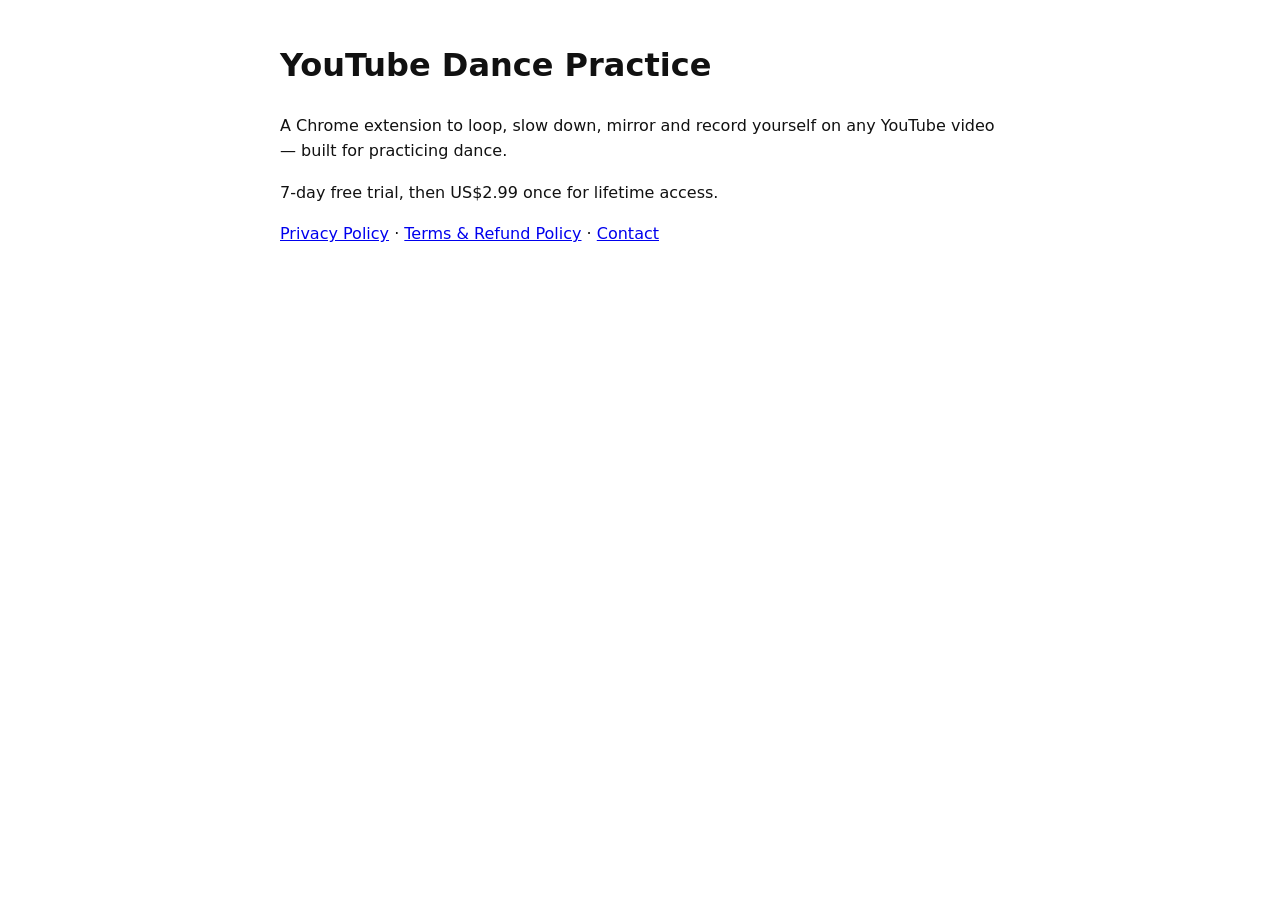
==== index.html @ d2c21db5 "Legal pages for YouTube Dance Practice" ====
<!doctype html>
<html lang="en"><head><meta charset="utf-8"><meta name="viewport" content="width=device-width,initial-scale=1">
<title>YouTube Dance Practice</title>
<style>body{font-family:system-ui,sans-serif;max-width:720px;margin:40px auto;padding:0 16px;line-height:1.6;color:#111}</style>
</head><body>
<h1>YouTube Dance Practice</h1>
<p>A Chrome extension to loop, slow down, mirror and record yourself on any YouTube video — built for practicing dance.</p>
<p>7-day free trial, then US$2.99 once for lifetime access.</p>
<p><a href="privacy.html">Privacy Policy</a> · <a href="terms.html">Terms & Refund Policy</a> · <a href="mailto:amztb12602@gmail.com">Contact</a></p>
</body></html>
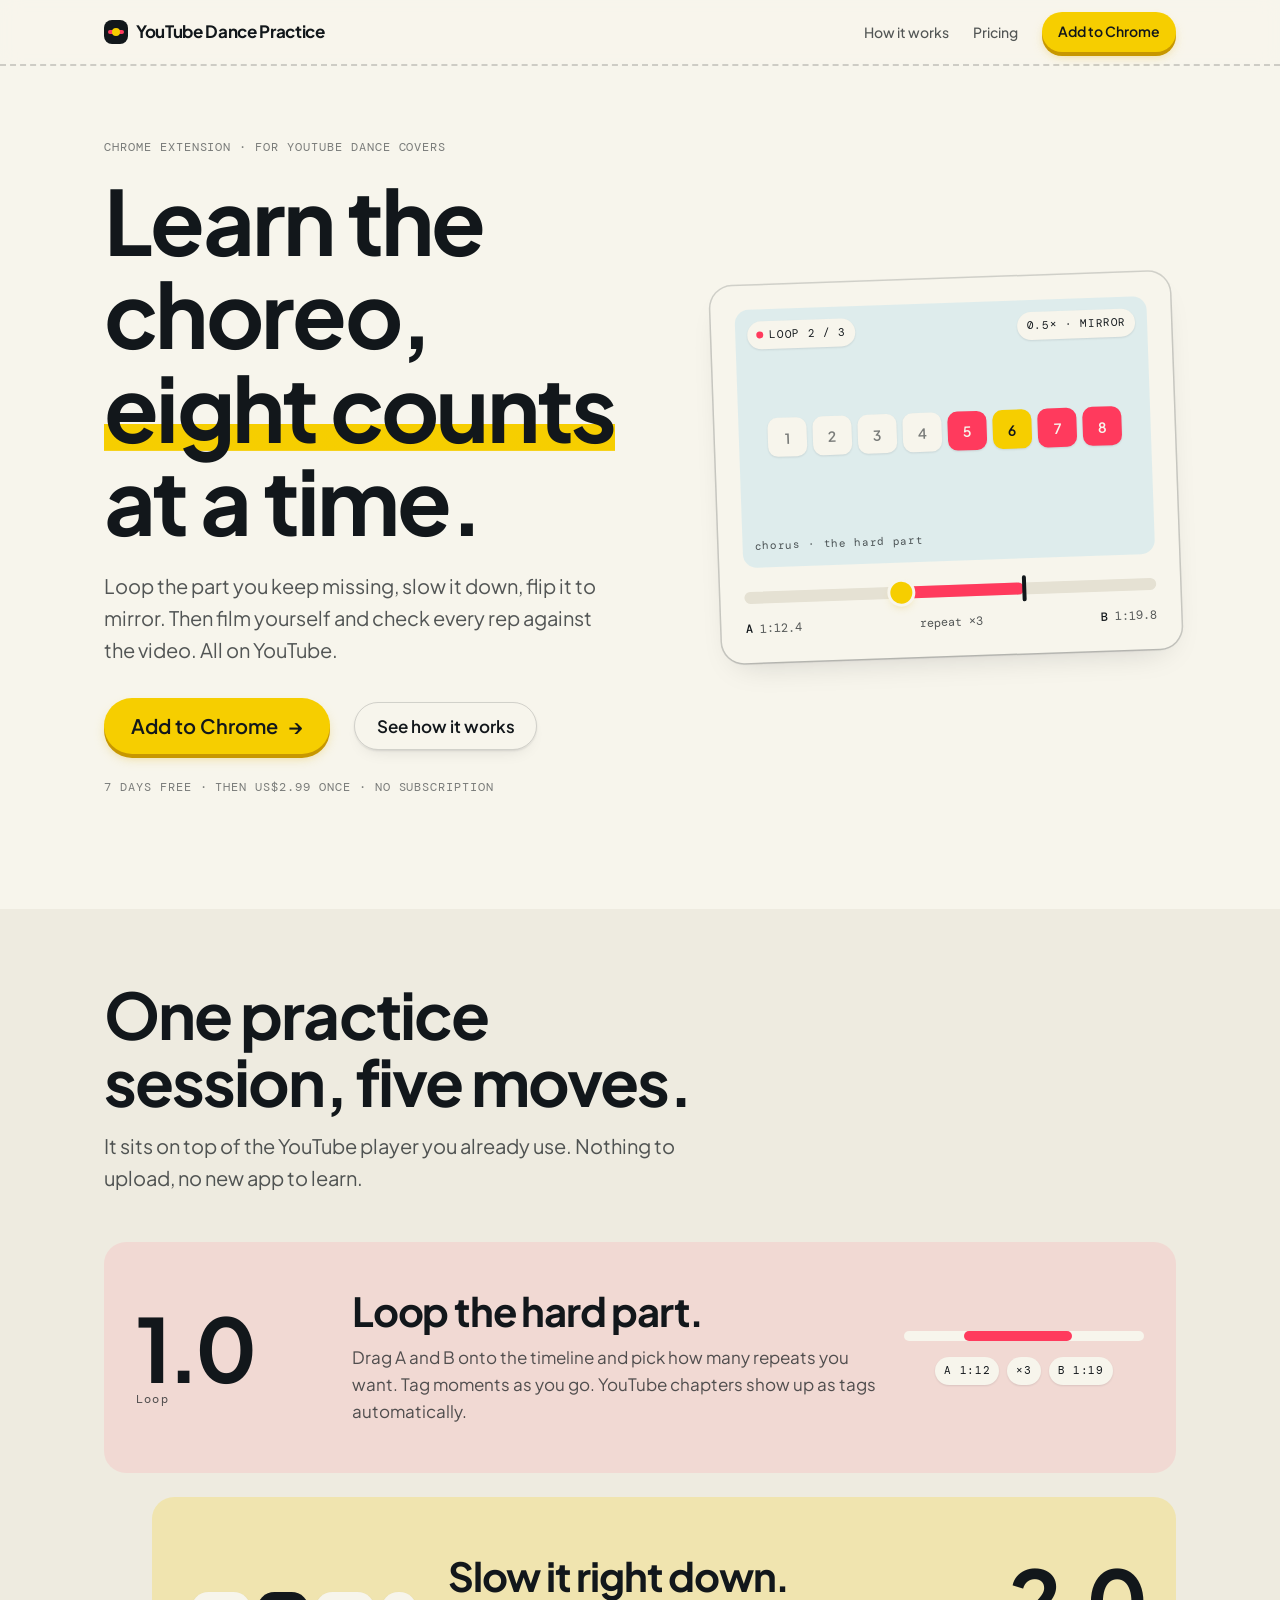
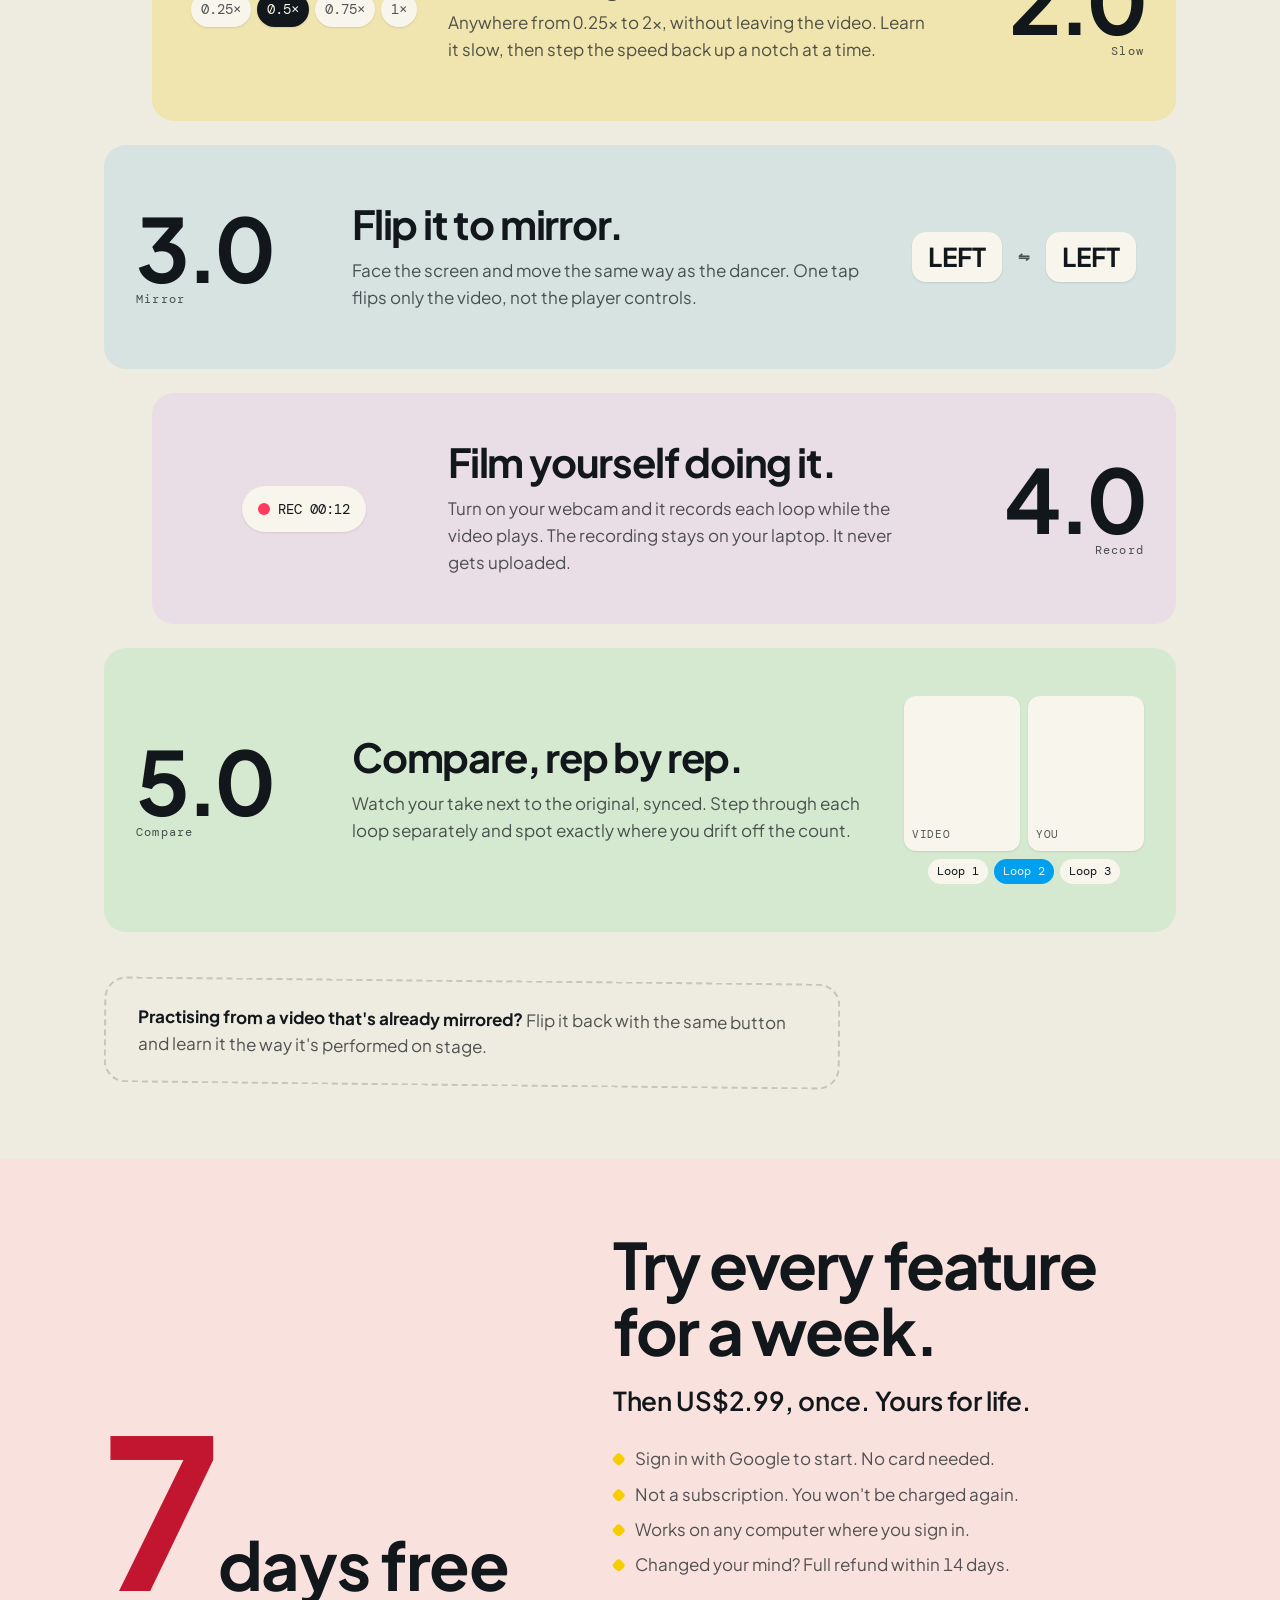
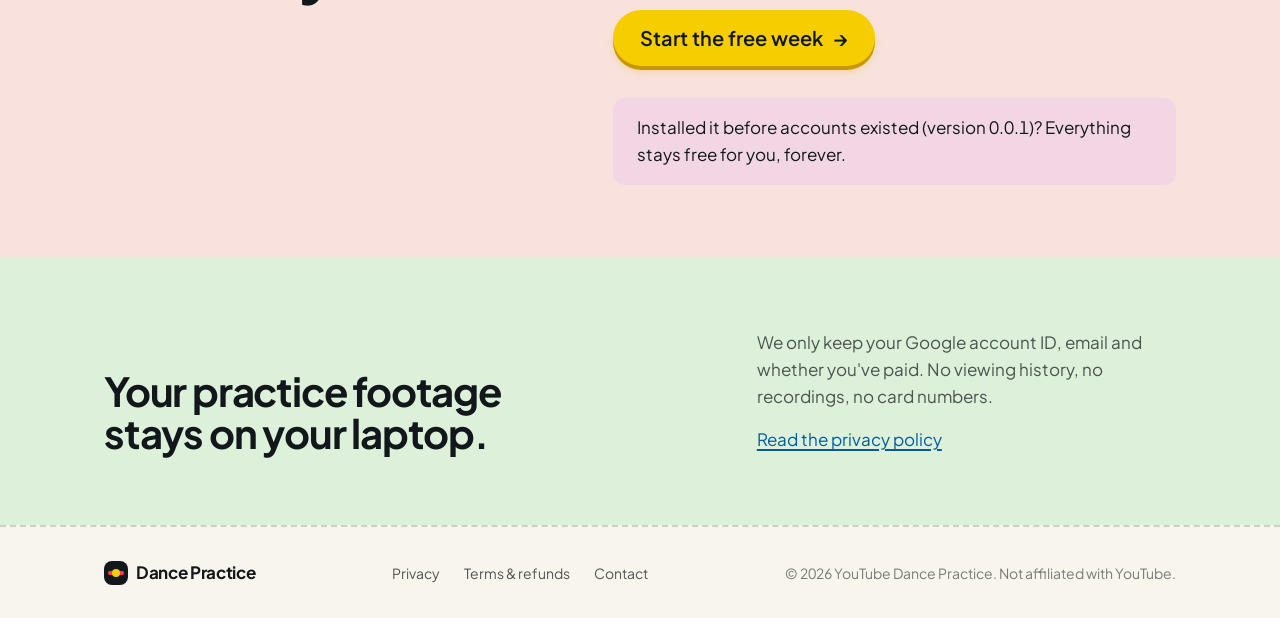
==== commit 909a1f3e: "Playful redesign: shared styles, how-it-works, pricing" ====
--- a/index.html
+++ b/index.html
@@ -1,10 +1,191 @@
 <!doctype html>
-<html lang="en"><head><meta charset="utf-8"><meta name="viewport" content="width=device-width,initial-scale=1">
-<title>YouTube Dance Practice</title>
-<style>body{font-family:system-ui,sans-serif;max-width:720px;margin:40px auto;padding:0 16px;line-height:1.6;color:#111}</style>
-</head><body>
-<h1>YouTube Dance Practice</h1>
-<p>A Chrome extension to loop, slow down, mirror and record yourself on any YouTube video — built for practicing dance.</p>
-<p>7-day free trial, then US$2.99 once for lifetime access.</p>
-<p><a href="privacy.html">Privacy Policy</a> · <a href="terms.html">Terms & Refund Policy</a> · <a href="mailto:amztb12602@gmail.com">Contact</a></p>
-</body></html>
+<html lang="en">
+<head>
+<meta charset="utf-8">
+<meta name="viewport" content="width=device-width, initial-scale=1">
+<title>YouTube Dance Practice — loop, slow, mirror, compare</title>
+<meta name="description" content="A Chrome extension for learning choreography from YouTube: A/B loop the hard part, slow it to 0.25×, mirror it, record yourself and compare loop by loop. 7 days free, then US$2.99 once.">
+<meta property="og:title" content="YouTube Dance Practice">
+<meta property="og:description" content="Loop it. Slow it. Mirror it. Film yourself and compare. A Chrome extension for learning choreo from YouTube.">
+<meta name="theme-color" content="#f8f6ec">
+<link rel="preconnect" href="https://fonts.googleapis.com">
+<link rel="preconnect" href="https://fonts.gstatic.com" crossorigin>
+<link href="https://fonts.googleapis.com/css2?family=Plus+Jakarta+Sans:wght@400;500;600;700&family=DM+Mono:wght@400;500&display=swap" rel="stylesheet">
+<link rel="stylesheet" href="site.css">
+<script>document.documentElement.classList.add('js')</script>
+</head>
+<body>
+<a class="skip" href="#main">Skip to content</a>
+
+<header class="nav">
+  <div class="shell nav__inner">
+    <a class="wordmark" href="./" aria-label="YouTube Dance Practice home">
+      <span class="wordmark__mark" aria-hidden="true"></span>
+      <span class="wordmark__full">YouTube Dance Practice</span>
+      <span class="wordmark__short">Dance Practice</span>
+    </a>
+    <nav class="nav__links" aria-label="Main">
+      <a class="nav__link" href="#how">How it works</a>
+      <a class="nav__link" href="#pricing">Pricing</a>
+      <a class="btn btn--sm js-burst" href="https://chromewebstore.google.com/detail/enepmjpmphiopfeafalokkmohmifldfp" target="_blank" rel="noopener">Add to Chrome</a>
+    </nav>
+  </div>
+</header>
+
+<main id="main">
+  <section class="hero">
+    <div class="shell hero__grid">
+      <div>
+        <p class="mono hero__kicker">Chrome extension · for YouTube dance covers</p>
+        <h1>Learn the choreo, <span class="loopword">eight counts</span> at a time.</h1>
+        <p class="hero__lede">Loop the part you keep missing, slow it down, flip it to mirror. Then film yourself and check every rep against the video. All on YouTube.</p>
+        <div class="hero__actions">
+          <a class="btn btn--lg js-burst" href="https://chromewebstore.google.com/detail/enepmjpmphiopfeafalokkmohmifldfp" target="_blank" rel="noopener">Add to Chrome <span class="btn__arrow" aria-hidden="true">→</span></a>
+          <a class="btn btn--soft" href="#how">See how it works</a>
+        </div>
+        <p class="mono hero__fine">7 days free · then US$2.99 once · no subscription</p>
+      </div>
+
+      <figure class="practice" aria-label="Illustration: the practice timeline with an A–B loop over counts five to eight, at half speed and mirrored">
+        <div class="practice__stage">
+          <div class="practice__chips" aria-hidden="true">
+            <span class="chip"><span class="chip__dot"></span>Loop 2 / 3</span>
+            <span class="chip">0.5× · Mirror</span>
+          </div>
+          <div class="practice__counts" aria-hidden="true">
+            <span class="count">1</span><span class="count">2</span><span class="count">3</span><span class="count">4</span>
+            <span class="count count--loop">5</span><span class="count count--now">6</span><span class="count count--loop">7</span><span class="count count--loop">8</span>
+          </div>
+          <span class="practice__label" aria-hidden="true">chorus · the hard part</span>
+        </div>
+        <div class="timeline" aria-hidden="true">
+          <div class="timeline__track">
+            <span class="timeline__loop"></span>
+            <span class="timeline__marker timeline__marker--a"></span>
+            <span class="timeline__marker timeline__marker--b"></span>
+            <span class="playhead"></span>
+          </div>
+          <div class="timeline__times"><span><b>A</b> 1:12.4</span><span>repeat ×3</span><span><b>B</b> 1:19.8</span></div>
+        </div>
+      </figure>
+    </div>
+  </section>
+
+  <section id="how" class="band band--paper2">
+    <div class="shell">
+      <div class="section-head reveal">
+        <h2>One practice session, five moves.</h2>
+        <p>It sits on top of the YouTube player you already use. Nothing to upload, no new app to learn.</p>
+      </div>
+
+      <ol class="steps">
+        <li class="step step--coral">
+          <div class="step__num" aria-hidden="true">1.0<small>Loop</small></div>
+          <div class="step__body">
+            <h3>Loop the hard part.</h3>
+            <p>Drag A and B onto the timeline and pick how many repeats you want. Tag moments as you go. YouTube chapters show up as tags automatically.</p>
+          </div>
+          <div class="step__art" aria-hidden="true">
+            <div class="mini">
+              <div class="mini-loop"></div>
+              <div class="mini-loop__x"><span class="chip">A 1:12</span><span class="chip">×3</span><span class="chip">B 1:19</span></div>
+            </div>
+          </div>
+        </li>
+
+        <li class="step step--pear">
+          <div class="step__num" aria-hidden="true">2.0<small>Slow</small></div>
+          <div class="step__body">
+            <h3>Slow it right down.</h3>
+            <p>Anywhere from 0.25× to 2×, without leaving the video. Learn it slow, then step the speed back up a notch at a time.</p>
+          </div>
+          <div class="step__art" aria-hidden="true">
+            <div class="speed"><span>0.25×</span><span class="is-on">0.5×</span><span>0.75×</span><span>1×</span></div>
+          </div>
+        </li>
+
+        <li class="step step--cyan">
+          <div class="step__num" aria-hidden="true">3.0<small>Mirror</small></div>
+          <div class="step__body">
+            <h3>Flip it to mirror.</h3>
+            <p>Face the screen and move the same way as the dancer. One tap flips only the video, not the player controls.</p>
+          </div>
+          <div class="step__art" aria-hidden="true">
+            <div class="mirror"><span>LEFT</span><i>⇋</i><span>LEFT</span></div>
+          </div>
+        </li>
+
+        <li class="step step--lav">
+          <div class="step__num" aria-hidden="true">4.0<small>Record</small></div>
+          <div class="step__body">
+            <h3>Film yourself doing it.</h3>
+            <p>Turn on your webcam and it records each loop while the video plays. The recording stays on your laptop. It never gets uploaded.</p>
+          </div>
+          <div class="step__art" aria-hidden="true">
+            <span class="rec">REC 00:12</span>
+          </div>
+        </li>
+
+        <li class="step step--mint">
+          <div class="step__num" aria-hidden="true">5.0<small>Compare</small></div>
+          <div class="step__body">
+            <h3>Compare, rep by rep.</h3>
+            <p>Watch your take next to the original, synced. Step through each loop separately and spot exactly where you drift off the count.</p>
+          </div>
+          <div class="step__art" aria-hidden="true">
+            <div class="compare">
+              <div>Video</div><div>You</div>
+              <span class="compare__tabs"><span>Loop 1</span><span class="is-on">Loop 2</span><span>Loop 3</span></span>
+            </div>
+          </div>
+        </li>
+      </ol>
+
+      <p class="aside"><strong>Practising from a video that's already mirrored?</strong> Flip it back with the same button and learn it the way it's performed on stage.</p>
+    </div>
+  </section>
+
+  <section id="pricing" class="band band--coral">
+    <div class="shell price">
+      <div class="price__big" aria-hidden="true">7<span>days free</span></div>
+      <div class="reveal">
+        <h2>Try every feature for a week.</h2>
+        <p class="price__then">Then US$2.99, once. Yours for life.</p>
+        <ul class="price__list">
+          <li>Sign in with Google to start. No card needed.</li>
+          <li>Not a subscription. You won't be charged again.</li>
+          <li>Works on any computer where you sign in.</li>
+          <li>Changed your mind? Full refund within 14 days.</li>
+        </ul>
+        <a class="btn btn--lg js-burst" href="https://chromewebstore.google.com/detail/enepmjpmphiopfeafalokkmohmifldfp" target="_blank" rel="noopener">Start the free week <span class="btn__arrow" aria-hidden="true">→</span></a>
+        <p class="price__legacy">Installed it before accounts existed (version 0.0.1)? Everything stays free for you, forever.</p>
+      </div>
+    </div>
+  </section>
+
+  <section class="band band--mint">
+    <div class="shell promise">
+      <h2 class="reveal">Your practice footage stays on your laptop.</h2>
+      <div>
+        <p>We only keep your Google account ID, email and whether you've paid. No viewing history, no recordings, no card numbers.</p>
+        <p><a href="privacy.html">Read the privacy policy</a></p>
+      </div>
+    </div>
+  </section>
+</main>
+
+<footer class="footer">
+  <div class="shell footer__row">
+    <a class="wordmark" href="./"><span class="wordmark__mark" aria-hidden="true"></span><span>Dance Practice</span></a>
+    <div class="footer__links">
+      <a href="privacy.html">Privacy</a>
+      <a href="terms.html">Terms &amp; refunds</a>
+      <a href="mailto:amztb12602@gmail.com">Contact</a>
+    </div>
+    <span class="footer__credit">© 2026 YouTube Dance Practice. Not affiliated with YouTube.</span>
+  </div>
+</footer>
+
+<script src="site.js" defer></script>
+</body>
+</html>
--- a/site.css
+++ b/site.css
@@ -0,0 +1,399 @@
+/* Hallmark · genre: playful · macrostructure: Narrative Workflow (home) + Conversational FAQ (legal) · design-system: design.md · designed-as-app
+ * theme: Hum · nav: N1a wordmark+2 links (split, text, sticky) · footer: Ft2 inline single line (wordmark/links/credit, middot, spaced)
+ * hero: H9 custom illustration (Tier-A CSS practice timeline, tilted -2deg) · features: F4 step sequence (1.0/2.0, zig-zag, dashed connector)
+ * character: pear playhead dot inside the A/B loop · pop: coral loop region + one big "7" · enrichment: E-none beyond Tier-A CSS art
+ * audience: K-pop / dance-cover learners, Gen Z · use: Add to Chrome · tone: playful
+ */
+@import url("tokens.css");
+
+*, *::before, *::after { box-sizing: border-box; }
+html, body { overflow-x: clip; }
+html { -webkit-text-size-adjust: 100%; scroll-behavior: smooth; }
+@media (prefers-reduced-motion: reduce) { html { scroll-behavior: auto; } }
+
+body {
+  margin: 0;
+  background: var(--color-paper);
+  color: var(--color-ink);
+  font-family: var(--font-body);
+  font-size: var(--text-md);
+  line-height: 1.6;
+  font-variant-numeric: tabular-nums;
+  -webkit-font-smoothing: antialiased;
+}
+
+img, svg { display: block; max-width: 100%; }
+p { margin: 0 0 var(--space-sm); }
+p:last-child { margin-bottom: 0; }
+
+h1, h2, h3 {
+  font-family: var(--font-display);
+  font-style: normal;
+  font-weight: 700;
+  letter-spacing: -0.03em;
+  line-height: 1.04;
+  margin: 0;
+  overflow-wrap: anywhere;
+  min-width: 0;
+  text-wrap: balance;
+}
+
+a { color: var(--color-accent-2-ink); text-decoration-thickness: 2px; text-underline-offset: 0.18em; }
+a:hover { color: var(--color-ink); }
+a:focus-visible, button:focus-visible, summary:focus-visible {
+  outline: 3px solid var(--color-focus);
+  outline-offset: 3px;
+  border-radius: 6px;
+}
+
+.mono {
+  font-family: var(--font-label);
+  font-size: var(--text-xs);
+  letter-spacing: 0.08em;
+  text-transform: uppercase;
+}
+
+.skip {
+  position: absolute; left: var(--space-sm); top: -4rem;
+  background: var(--color-ink); color: var(--color-paper);
+  padding: var(--space-2xs) var(--space-sm); border-radius: var(--radius-pill); z-index: 20;
+}
+.skip:focus { top: var(--space-sm); }
+
+/* ── shell: one width model for every section ─────────────────────────── */
+.shell { max-width: var(--page-max); margin-inline: auto; padding-inline: var(--page-gutter); }
+.band { padding-block: var(--space-2xl); }
+.band--pear  { background: var(--tint-pear); }
+.band--cyan  { background: var(--tint-cyan); }
+.band--coral { background: var(--tint-coral); }
+.band--mint  { background: var(--tint-mint); }
+.band--paper2 { background: var(--color-paper-2); }
+
+/* ── nav (N1a) ────────────────────────────────────────────────────────── */
+.nav {
+  position: sticky; top: 0; z-index: 10;
+  background: color-mix(in oklch, var(--color-paper) 88%, transparent);
+  backdrop-filter: saturate(1.4) blur(10px);
+  -webkit-backdrop-filter: saturate(1.4) blur(10px);
+  border-bottom: var(--rule-dash);
+}
+.nav__inner {
+  display: flex; align-items: center; justify-content: space-between; gap: var(--space-sm);
+  min-height: 4rem;
+}
+.wordmark {
+  display: inline-flex; align-items: center; gap: var(--space-2xs);
+  font-family: var(--font-display); font-weight: 700; font-size: var(--text-md);
+  letter-spacing: -0.02em; color: var(--color-ink); text-decoration: none; white-space: nowrap;
+}
+.wordmark__mark {
+  width: 1.5rem; height: 1.5rem; border-radius: 8px; position: relative; flex: none;
+  background: var(--color-ink);
+}
+.wordmark__mark::before { /* the loop */
+  content: ""; position: absolute; left: 4px; right: 4px; top: 50%; height: 4px; margin-top: -2px;
+  border-radius: 2px; background: var(--color-accent-3);
+}
+.wordmark__mark::after { /* the playhead */
+  content: ""; position: absolute; left: 50%; top: 50%; width: 8px; height: 8px; margin: -4px 0 0 -4px;
+  border-radius: 50%; background: var(--color-accent);
+}
+.wordmark__short { display: none; }
+.nav__links { display: flex; align-items: center; gap: var(--space-md); }
+.nav__link {
+  color: var(--color-ink-2); font-weight: 500; font-size: var(--text-sm);
+  text-decoration: none; white-space: nowrap; display: none;
+}
+.nav__link:hover { color: var(--color-ink); text-decoration: underline; text-decoration-color: var(--color-accent-2); }
+@media (min-width: 40rem) { .nav__link { display: inline; } }
+@media (max-width: 24rem) {
+  .wordmark__full { display: none; }
+  .wordmark__short { display: inline; }
+}
+
+/* ── buttons (Hum system, verbatim anatomy) ───────────────────────────── */
+.btn {
+  --btn-face: var(--color-accent); --btn-ink: var(--color-ink);
+  --btn-edge: var(--color-accent-deep); --btn-cast: var(--color-accent-cast);
+  display: inline-flex; align-items: center; justify-content: center; gap: 0.5em;
+  padding: 0.8rem 1.4rem; min-height: 3rem;
+  font: 600 var(--text-md)/1.1 var(--font-body);
+  border: 0; border-radius: var(--radius-pill);
+  color: var(--btn-ink); background: var(--btn-face); text-decoration: none; white-space: nowrap;
+  cursor: pointer; position: relative; isolation: isolate;
+  box-shadow: 0 4px 0 0 var(--btn-edge), 0 6px 12px -3px var(--btn-cast);
+  transform: translateY(0);
+  transition: transform var(--dur-short) var(--ease-press), box-shadow var(--dur-short) var(--ease-press), background-color 160ms var(--ease-out);
+}
+.btn:hover  { color: var(--btn-ink); transform: translateY(-2px); box-shadow: 0 6px 0 0 var(--btn-edge), 0 12px 22px -4px var(--btn-cast); }
+.btn:active { transform: translateY(3px); box-shadow: 0 1px 0 0 var(--btn-edge), 0 2px 6px -2px var(--btn-cast); transition-duration: var(--dur-press); }
+.btn:focus-visible { outline: 3px solid var(--color-focus); outline-offset: 4px; border-radius: var(--radius-pill); }
+.btn[disabled], .btn[aria-disabled="true"] { opacity: 0.5; cursor: not-allowed; pointer-events: none; transform: none; }
+.btn__arrow { transition: transform var(--dur-short) var(--ease-press); }
+.btn:hover .btn__arrow { transform: translateX(3px); }
+
+.btn--sm { padding: 0.55rem 1rem; min-height: 2.5rem; font-size: var(--text-sm); }
+.btn--lg { padding: 1rem 1.7rem; min-height: 3.5rem; font-size: var(--text-lg); }
+
+.btn--soft {
+  --btn-face: var(--color-paper); --btn-edge: transparent; --btn-cast: var(--color-ink-cast);
+  box-shadow: var(--shadow-contact), 0 8px 18px -10px var(--btn-cast);
+  outline: 1.5px solid var(--color-rule); outline-offset: -1.5px;
+}
+.btn--soft:hover  { box-shadow: var(--shadow-contact), 0 14px 24px -12px var(--btn-cast); }
+.btn--soft:active { box-shadow: var(--shadow-contact); }
+.btn--soft:focus-visible { outline: 3px solid var(--color-focus); outline-offset: 4px; }
+
+@media (pointer: coarse) { .btn { min-height: 3rem; } }
+
+/* star-burst — one firing per primary click */
+.star-burst {
+  position: fixed; width: 26px; height: 26px; margin: -13px 0 0 -13px; pointer-events: none; z-index: 30;
+  background:
+    linear-gradient(90deg, transparent 46%, var(--color-accent-3) 46% 54%, transparent 54%),
+    linear-gradient(0deg,  transparent 46%, var(--color-accent-3) 46% 54%, transparent 54%);
+  animation: star-burst 420ms var(--ease-out) forwards;
+}
+@keyframes star-burst {
+  0%   { transform: scale(0) rotate(0deg);    opacity: 1; }
+  60%  { transform: scale(1.25) rotate(35deg); opacity: 0.9; }
+  100% { transform: scale(1.45) rotate(45deg); opacity: 0; }
+}
+
+/* ── hero (H9, off-centre: text left, art right) ──────────────────────── */
+.hero { padding-block: var(--space-xl) var(--space-2xl); }
+.hero__grid { display: grid; gap: var(--space-xl); align-items: center; }
+@media (min-width: 60rem) {
+  .hero { padding-block: var(--space-2xl) var(--space-3xl); }
+  .hero__grid { grid-template-columns: minmax(0, 1.08fr) minmax(0, 0.92fr); gap: var(--space-2xl); }
+}
+.hero__kicker { color: var(--color-ink-3); margin-bottom: var(--space-sm); }
+.hero h1 { font-size: var(--text-display); max-width: 12ch; }
+.hero h1 .loopword {
+  color: inherit; white-space: nowrap;
+  background-image: linear-gradient(var(--color-accent) 0 0);
+  background-repeat: no-repeat; background-size: 100% 0.3em; background-position: 0 86%;
+  -webkit-box-decoration-break: clone; box-decoration-break: clone;
+}
+.hero__lede { font-size: var(--text-lg); color: var(--color-ink-2); max-width: 34ch; margin-top: var(--space-md); }
+.hero__actions { display: flex; flex-wrap: wrap; gap: var(--space-sm) var(--space-md); margin-top: var(--space-lg); align-items: center; }
+.hero__fine { margin-top: var(--space-md); color: var(--color-ink-3); }
+
+/* ── the practice card: Tier-A CSS art of the real extension timeline ─── */
+.practice {
+  --tilt: -2deg;
+  position: relative;
+  background: var(--color-paper);
+  border-radius: var(--radius-card);
+  padding: var(--space-md);
+  box-shadow: var(--shadow-contact), var(--shadow-ambient), 0 0 0 1.5px var(--color-rule);
+  transform: rotate(var(--tilt));
+  max-width: 34rem; justify-self: center; width: 100%;
+}
+.practice__stage {
+  position: relative; aspect-ratio: 16 / 10; border-radius: 14px; overflow: hidden;
+  background: var(--tint-cyan);
+  display: grid; place-items: center;
+}
+.practice__counts {
+  display: grid; grid-template-columns: repeat(8, minmax(0, 1fr)); gap: 6px; width: 86%;
+}
+.count {
+  aspect-ratio: 1; border-radius: 10px; display: grid; place-items: center;
+  font: 600 var(--text-sm)/1 var(--font-display);
+  background: var(--color-paper); color: var(--color-ink-3);
+  box-shadow: var(--shadow-contact);
+}
+.count--loop { background: var(--color-accent-3); color: var(--color-paper); }
+.count--now  { background: var(--color-accent); color: var(--color-ink); }
+.practice__chips {
+  position: absolute; left: var(--space-xs); right: var(--space-xs); top: var(--space-xs);
+  display: flex; justify-content: space-between; gap: var(--space-2xs);
+}
+.chip {
+  display: inline-flex; align-items: center; gap: 6px;
+  font-family: var(--font-label); font-size: 0.6875rem; letter-spacing: 0.06em; text-transform: uppercase;
+  padding: 5px 9px; border-radius: var(--radius-pill);
+  background: var(--color-paper); color: var(--color-ink); box-shadow: var(--shadow-contact);
+  white-space: nowrap;
+}
+.chip__dot { width: 7px; height: 7px; border-radius: 50%; background: var(--color-accent-3); }
+.practice__label {
+  position: absolute; left: var(--space-xs); bottom: var(--space-xs);
+  font-family: var(--font-label); font-size: 0.6875rem; letter-spacing: 0.06em; color: var(--color-ink-2);
+}
+
+.timeline { margin-top: var(--space-md); }
+.timeline__track {
+  position: relative; height: 12px; border-radius: var(--radius-pill);
+  background: var(--color-paper-3);
+}
+.timeline__loop {
+  position: absolute; top: 0; bottom: 0; left: 38%; width: 30%;
+  border-radius: var(--radius-pill); background: var(--color-accent-3);
+}
+.timeline__marker {
+  position: absolute; top: -7px; width: 4px; height: 26px; border-radius: 2px; background: var(--color-ink);
+}
+.timeline__marker--a { left: calc(38% - 2px); }
+.timeline__marker--b { left: calc(68% - 2px); }
+.playhead { /* the character: pear dot riding the loop */
+  position: absolute; top: 50%; left: 38%; width: 22px; height: 22px; margin: -11px 0 0 -11px;
+  border-radius: 50%; background: var(--color-accent);
+  box-shadow: 0 0 0 3px var(--color-paper), 0 4px 10px -2px var(--color-accent-cast);
+  animation: playhead 2.4s linear infinite;
+  transition: transform var(--dur-mid) var(--ease-spring);
+}
+.practice:hover .playhead { transform: scale(1.25); }
+@keyframes playhead {
+  0%   { left: 38%; }
+  100% { left: 68%; }
+}
+.timeline__times {
+  display: flex; justify-content: space-between; margin-top: var(--space-sm);
+  font-family: var(--font-label); font-size: var(--text-xs); color: var(--color-ink-2);
+}
+.timeline__times b { color: var(--color-ink); font-weight: 500; }
+
+/* ── section heads ────────────────────────────────────────────────────── */
+.section-head { max-width: 40rem; margin-bottom: var(--space-xl); }
+.section-head h2 { font-size: var(--text-display-s); }
+.section-head p { margin-top: var(--space-sm); color: var(--color-ink-2); font-size: var(--text-lg); }
+
+/* ── F4 step sequence: the practice loop, numbered ────────────────────── */
+.steps { list-style: none; margin: 0; padding: 0; display: grid; gap: var(--space-md); }
+.step {
+  display: grid; gap: var(--space-md); align-items: center;
+  padding: var(--space-lg) var(--space-md);
+  border-radius: var(--radius-card);
+  transition: transform var(--dur-mid) var(--ease-spring), background-color var(--dur-mid) var(--ease-out);
+}
+.step--pear  { background: var(--tint-pear); }
+.step--cyan  { background: var(--tint-cyan); }
+.step--coral { background: var(--tint-coral); }
+.step--mint  { background: var(--tint-mint); }
+.step--lav   { background: var(--tint-lav); }
+@media (hover: hover) and (pointer: fine) {
+  .step:hover { transform: translateY(-4px); }
+}
+.step__num {
+  font: 700 var(--text-stage)/0.85 var(--font-display);
+  letter-spacing: -0.05em; color: var(--color-ink); white-space: nowrap;
+}
+.step__num small {
+  display: block; margin-top: var(--space-2xs);
+  font-family: var(--font-label); font-size: var(--text-xs); font-weight: 400; letter-spacing: 0.1em; color: var(--color-ink-2);
+}
+.step h3 { font-size: var(--text-2xl); margin-bottom: var(--space-xs); }
+.step__body p { color: var(--color-ink-2); max-width: 46ch; }
+.step__art { display: grid; place-items: center; min-height: 8rem; }
+
+@media (min-width: 48rem) {
+  .step { grid-template-columns: 12rem minmax(0, 1fr) minmax(0, 15rem); padding: var(--space-xl) var(--space-lg); }
+  .step:nth-child(even) { grid-template-columns: minmax(0, 15rem) minmax(0, 1fr) 12rem; }
+  .step:nth-child(even) .step__art { order: -1; }
+  .step:nth-child(even) .step__num { order: 1; text-align: right; }
+}
+@media (min-width: 60rem) {
+  .step:nth-child(2) { margin-inline-start: var(--space-xl); }
+  .step:nth-child(4) { margin-inline-start: var(--space-xl); }
+}
+
+/* mini art per stage — all CSS, all honest to the product */
+.mini { width: 100%; max-width: 15rem; }
+.mini-loop { position: relative; height: 10px; border-radius: var(--radius-pill); background: var(--color-paper); }
+.mini-loop::before { content: ""; position: absolute; inset: 0 30% 0 25%; border-radius: inherit; background: var(--color-accent-3); }
+.mini-loop__x {
+  display: flex; justify-content: center; gap: var(--space-2xs); margin-top: var(--space-sm);
+}
+.speed { display: flex; gap: 6px; flex-wrap: wrap; justify-content: center; }
+.speed span {
+  font-family: var(--font-label); font-size: var(--text-sm); padding: 6px 10px; border-radius: var(--radius-pill);
+  background: var(--color-paper); box-shadow: var(--shadow-contact); color: var(--color-ink-2);
+}
+.speed span.is-on { background: var(--color-ink); color: var(--color-paper); }
+.mirror { display: flex; align-items: center; gap: var(--space-sm); font: 700 var(--text-xl)/1 var(--font-display); }
+.mirror span { padding: var(--space-xs) var(--space-sm); border-radius: 14px; background: var(--color-paper); box-shadow: var(--shadow-contact); }
+.mirror span + span { transform: scaleX(-1); }
+.mirror i { font-style: normal; font-family: var(--font-label); font-size: var(--text-sm); color: var(--color-ink-2); }
+.rec { display: inline-flex; align-items: center; gap: var(--space-2xs); padding: var(--space-xs) var(--space-sm); border-radius: var(--radius-pill); background: var(--color-paper); box-shadow: var(--shadow-contact); font-family: var(--font-label); font-size: var(--text-sm); }
+.rec::before { content: ""; width: 12px; height: 12px; border-radius: 50%; background: var(--color-accent-3); }
+.compare { display: grid; grid-template-columns: repeat(2, minmax(0, 1fr)); gap: 8px; width: 100%; max-width: 15rem; }
+.compare div {
+  aspect-ratio: 3 / 4; border-radius: 12px; background: var(--color-paper); box-shadow: var(--shadow-contact);
+  display: grid; place-items: end start; padding: 8px; font-family: var(--font-label); font-size: 0.6875rem; letter-spacing: 0.06em; text-transform: uppercase; color: var(--color-ink-2);
+}
+.compare div:last-child { background: var(--tint-pear); }
+.compare__tabs { grid-column: 1 / -1; display: flex; gap: 6px; justify-content: center; }
+.compare__tabs span { font-family: var(--font-label); font-size: var(--text-xs); padding: 3px 9px; border-radius: var(--radius-pill); background: var(--color-paper); }
+.compare__tabs span.is-on { background: var(--color-accent-2); color: var(--color-paper); }
+
+.aside {
+  margin-top: var(--space-xl); padding: var(--space-md) var(--space-lg);
+  border: var(--rule-dash); border-radius: var(--radius-card);
+  color: var(--color-ink-2); max-width: 46rem; transform: rotate(0.6deg);
+}
+.aside strong { color: var(--color-ink); }
+
+/* ── pricing: one honest line, coral moment ───────────────────────────── */
+.price { display: grid; gap: var(--space-xl); align-items: center; }
+@media (min-width: 60rem) { .price { grid-template-columns: minmax(0, 0.9fr) minmax(0, 1.1fr); } }
+.price__big {
+  font: 700 clamp(6rem, 18vw, 13rem)/0.8 var(--font-display); letter-spacing: -0.06em; color: var(--color-accent-3-deep);
+}
+.price__big span { font-size: 0.32em; letter-spacing: -0.02em; color: var(--color-ink); margin-left: 0.15em; }
+.price h2 { font-size: var(--text-display-s); }
+.price__then { font-size: var(--text-xl); margin-top: var(--space-sm); color: var(--color-ink); font-weight: 600; letter-spacing: -0.01em; }
+.price__list { list-style: none; padding: 0; margin: var(--space-md) 0 var(--space-lg); display: grid; gap: var(--space-2xs); color: var(--color-ink-2); }
+.price__list li { display: flex; gap: var(--space-xs); align-items: baseline; }
+.price__list li::before { content: ""; flex: none; width: 10px; height: 10px; border-radius: 3px; background: var(--color-accent); transform: rotate(45deg) translateY(-1px); }
+.price__legacy { margin-top: var(--space-lg); padding: var(--space-sm) var(--space-md); border-radius: var(--radius-input); background: var(--tint-lav); color: var(--color-ink); }
+
+/* ── privacy promise ──────────────────────────────────────────────────── */
+.promise { display: grid; gap: var(--space-md); }
+@media (min-width: 60rem) { .promise { grid-template-columns: minmax(0, 1.2fr) minmax(0, 0.8fr); align-items: end; } }
+.promise h2 { font-size: var(--text-2xl); max-width: 22ch; }
+.promise p { color: var(--color-ink-2); max-width: 44ch; }
+
+/* ── footer (Ft2) ─────────────────────────────────────────────────────── */
+.footer { border-top: var(--rule-dash); padding-block: var(--space-lg); }
+.footer__row { display: flex; flex-wrap: wrap; gap: var(--space-xs) var(--space-md); align-items: center; justify-content: space-between; }
+.footer__links { display: flex; flex-wrap: wrap; gap: var(--space-2xs) var(--space-md); }
+.footer__links a { color: var(--color-ink-2); font-size: var(--text-sm); text-decoration: none; white-space: nowrap; }
+.footer__links a:hover { color: var(--color-ink); text-decoration: underline; text-decoration-color: var(--color-accent-2); }
+.footer__credit { color: var(--color-ink-3); font-size: var(--text-sm); }
+
+/* ── legal pages: conversational Q&A cards ────────────────────────────── */
+.doc-head { padding-block: var(--space-xl) var(--space-lg); }
+.doc-head h1 { font-size: var(--text-display-s); max-width: 16ch; }
+.doc-head p { margin-top: var(--space-sm); color: var(--color-ink-2); max-width: 52ch; }
+.doc-head .mono { color: var(--color-ink-3); margin-bottom: var(--space-sm); display: block; }
+.doc { display: grid; gap: var(--space-sm); max-width: var(--doc-max); padding-bottom: var(--space-2xl); }
+.qa {
+  background: var(--color-paper); border-radius: var(--radius-card);
+  padding: var(--space-md) var(--space-lg); box-shadow: var(--shadow-contact), 0 0 0 1.5px var(--color-rule);
+}
+.qa:nth-child(5n+1) { background: var(--tint-pear); box-shadow: none; }
+.qa:nth-child(5n+3) { background: var(--tint-cyan); box-shadow: none; }
+.qa:nth-child(5n+5) { background: var(--tint-mint); box-shadow: none; }
+.qa h2 { font-size: var(--text-xl); letter-spacing: -0.02em; margin-bottom: var(--space-xs); }
+.qa ul { margin: 0; padding-left: 1.2rem; display: grid; gap: var(--space-2xs); color: var(--color-ink-2); }
+.qa ul li::marker { color: var(--color-accent-3); }
+.qa p { color: var(--color-ink-2); }
+.qa strong { color: var(--color-ink); font-weight: 600; }
+.doc-back { margin-top: var(--space-md); }
+
+/* ── reveal (headings only, JS-gated so content never hides without JS) ─ */
+.js .reveal { opacity: 0; transform: translateY(12px); transition: opacity var(--dur-long) var(--ease-snap), transform var(--dur-long) var(--ease-snap); }
+.js .reveal.is-in { opacity: 1; transform: none; }
+
+@media (prefers-reduced-motion: reduce) {
+  *, *::before, *::after { animation-duration: 0.01ms !important; animation-iteration-count: 1 !important; }
+  .playhead { animation: none; left: 52%; }
+  .btn, .step, .btn__arrow, .playhead { transition: background-color 150ms linear, opacity 150ms linear; }
+  .btn:hover, .btn:active, .step:hover, .practice:hover .playhead { transform: none; }
+  .js .reveal { opacity: 1; transform: none; transition: none; }
+  .star-burst { display: none; }
+}
+
+.qa ul + p { margin-top: var(--space-sm); }
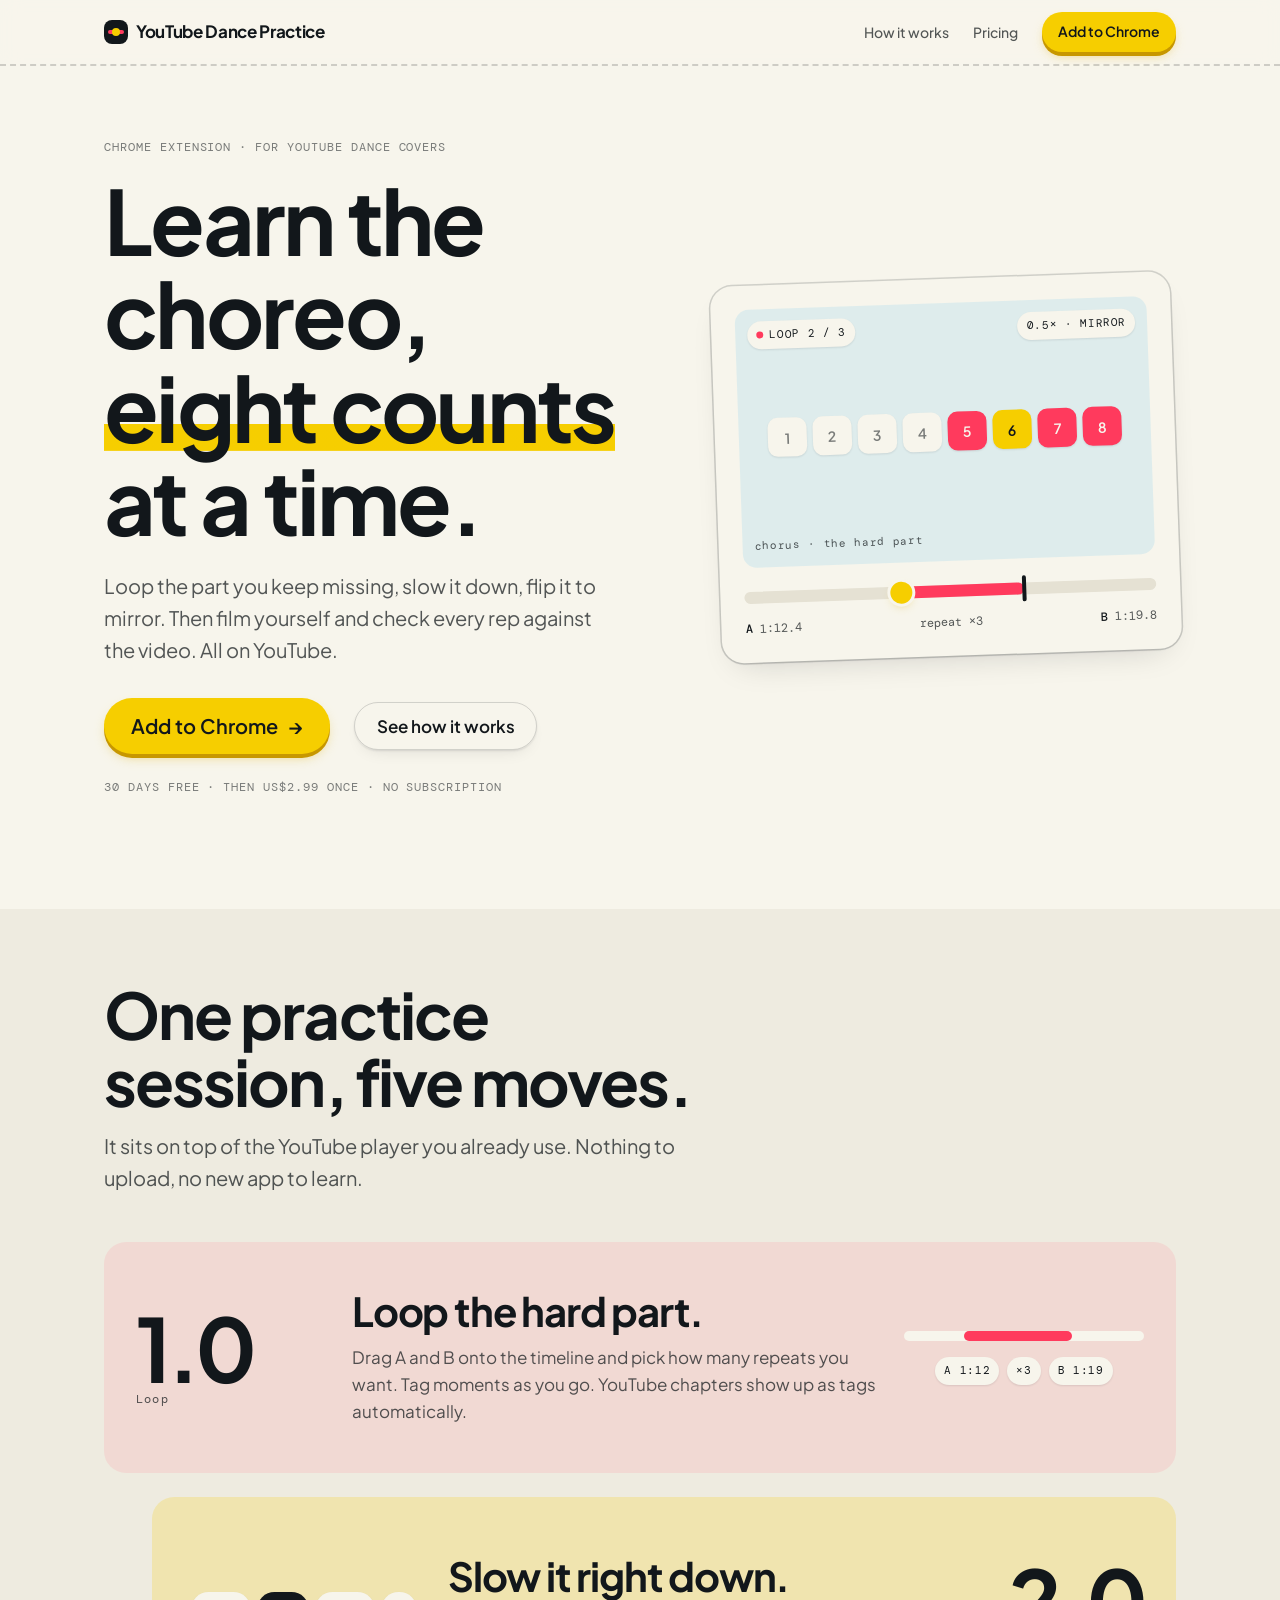
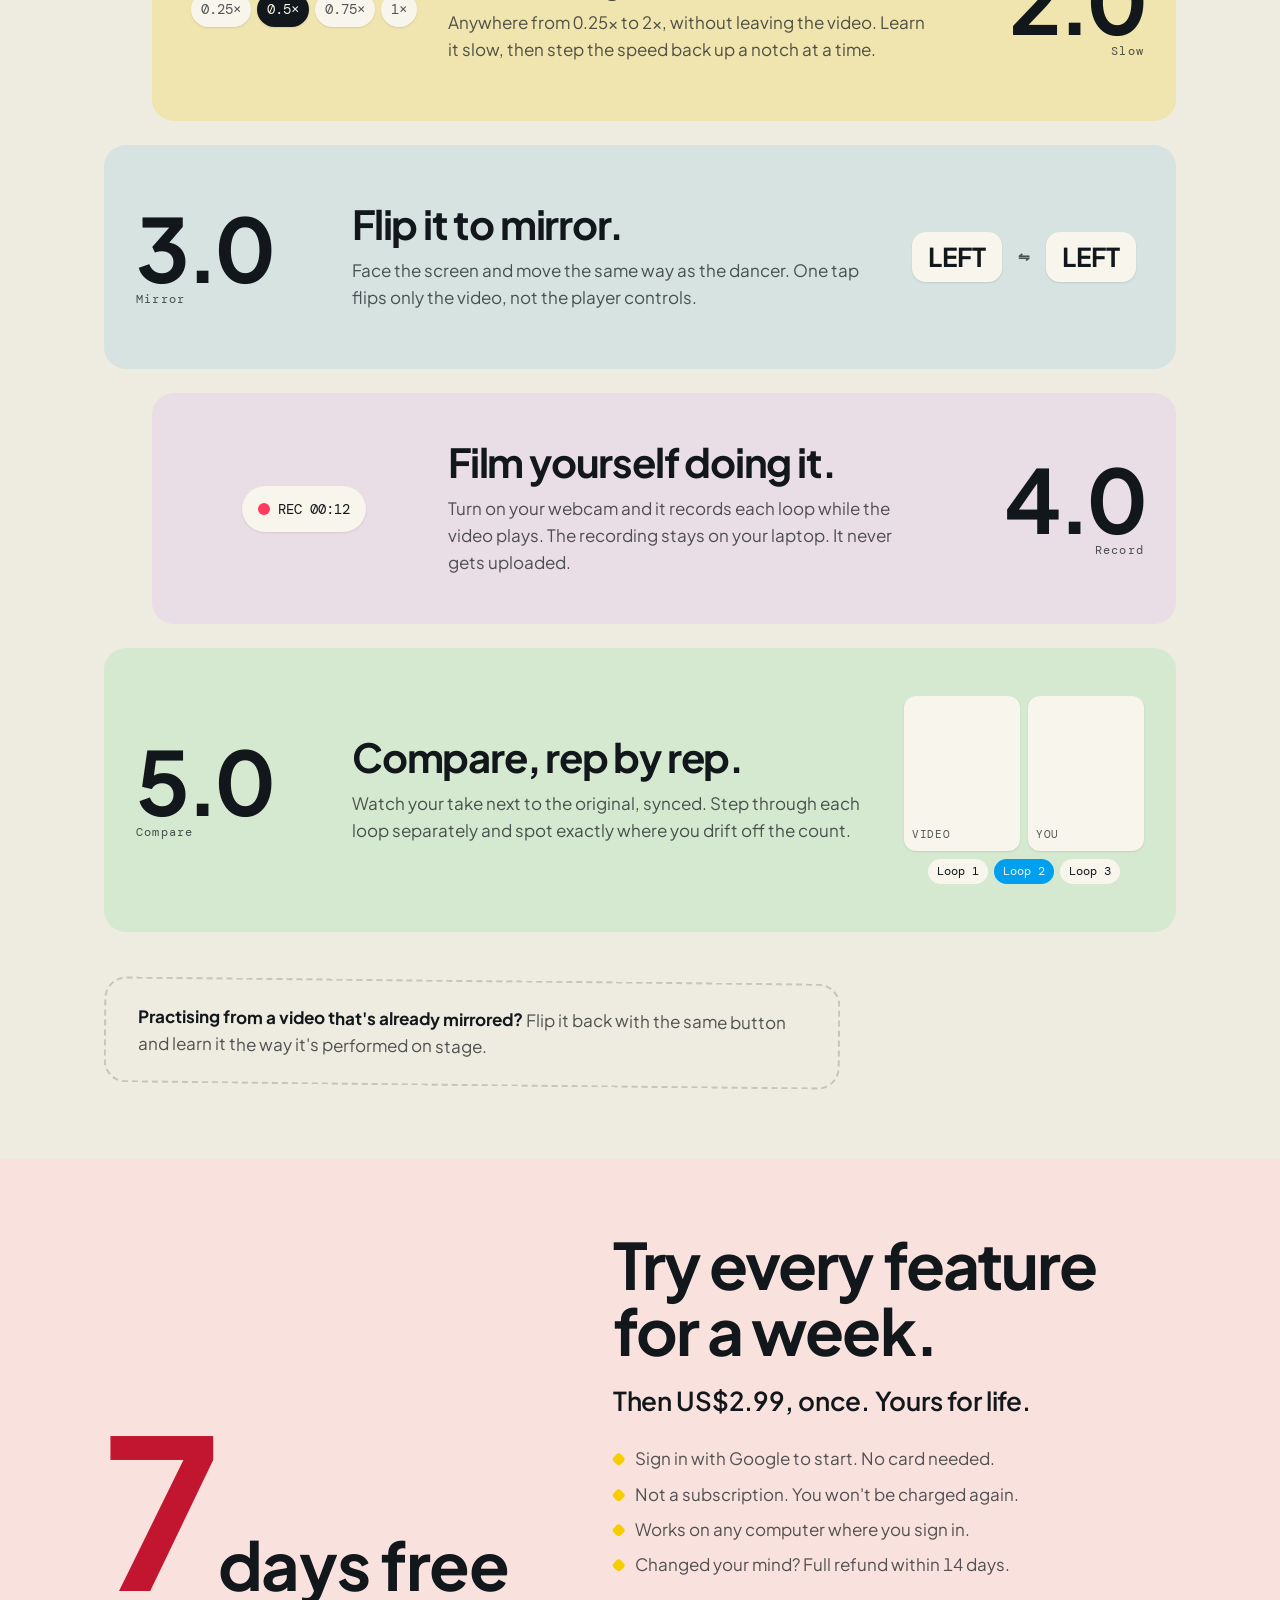
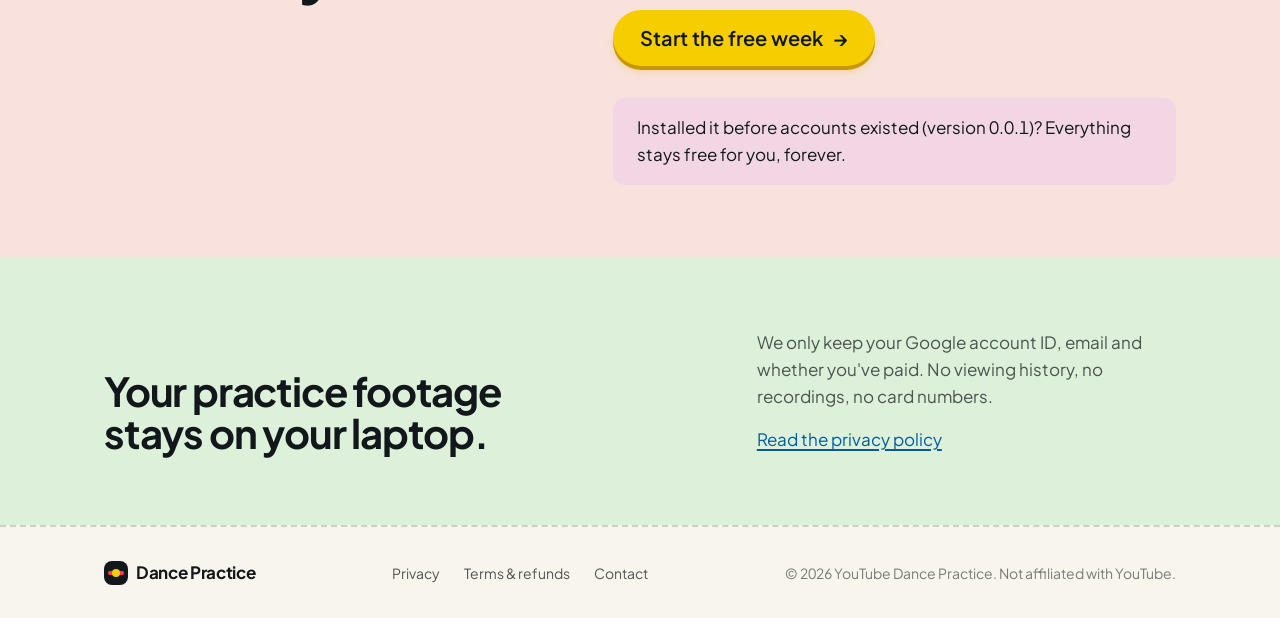
==== commit a128a510: "Extend free trial to 30 days Co-Authored-By: Claude Opus 5.5 <noreply@anthropic.com>" ====
--- a/index.html
+++ b/index.html
@@ -4,7 +4,7 @@
 <meta charset="utf-8">
 <meta name="viewport" content="width=device-width, initial-scale=1">
 <title>YouTube Dance Practice — loop, slow, mirror, compare</title>
-<meta name="description" content="A Chrome extension for learning choreography from YouTube: A/B loop the hard part, slow it to 0.25×, mirror it, record yourself and compare loop by loop. 7 days free, then US$2.99 once.">
+<meta name="description" content="A Chrome extension for learning choreography from YouTube: A/B loop the hard part, slow it to 0.25×, mirror it, record yourself and compare loop by loop. 30 days free, then US$2.99 once.">
 <meta property="og:title" content="YouTube Dance Practice">
 <meta property="og:description" content="Loop it. Slow it. Mirror it. Film yourself and compare. A Chrome extension for learning choreo from YouTube.">
 <meta name="theme-color" content="#f8f6ec">
@@ -43,7 +43,7 @@
           <a class="btn btn--lg js-burst" href="https://chromewebstore.google.com/detail/enepmjpmphiopfeafalokkmohmifldfp" target="_blank" rel="noopener">Add to Chrome <span class="btn__arrow" aria-hidden="true">→</span></a>
           <a class="btn btn--soft" href="#how">See how it works</a>
         </div>
-        <p class="mono hero__fine">7 days free · then US$2.99 once · no subscription</p>
+        <p class="mono hero__fine">30 days free · then US$2.99 once · no subscription</p>
       </div>
 
       <figure class="practice" aria-label="Illustration: the practice timeline with an A–B loop over counts five to eight, at half speed and mirrored">
